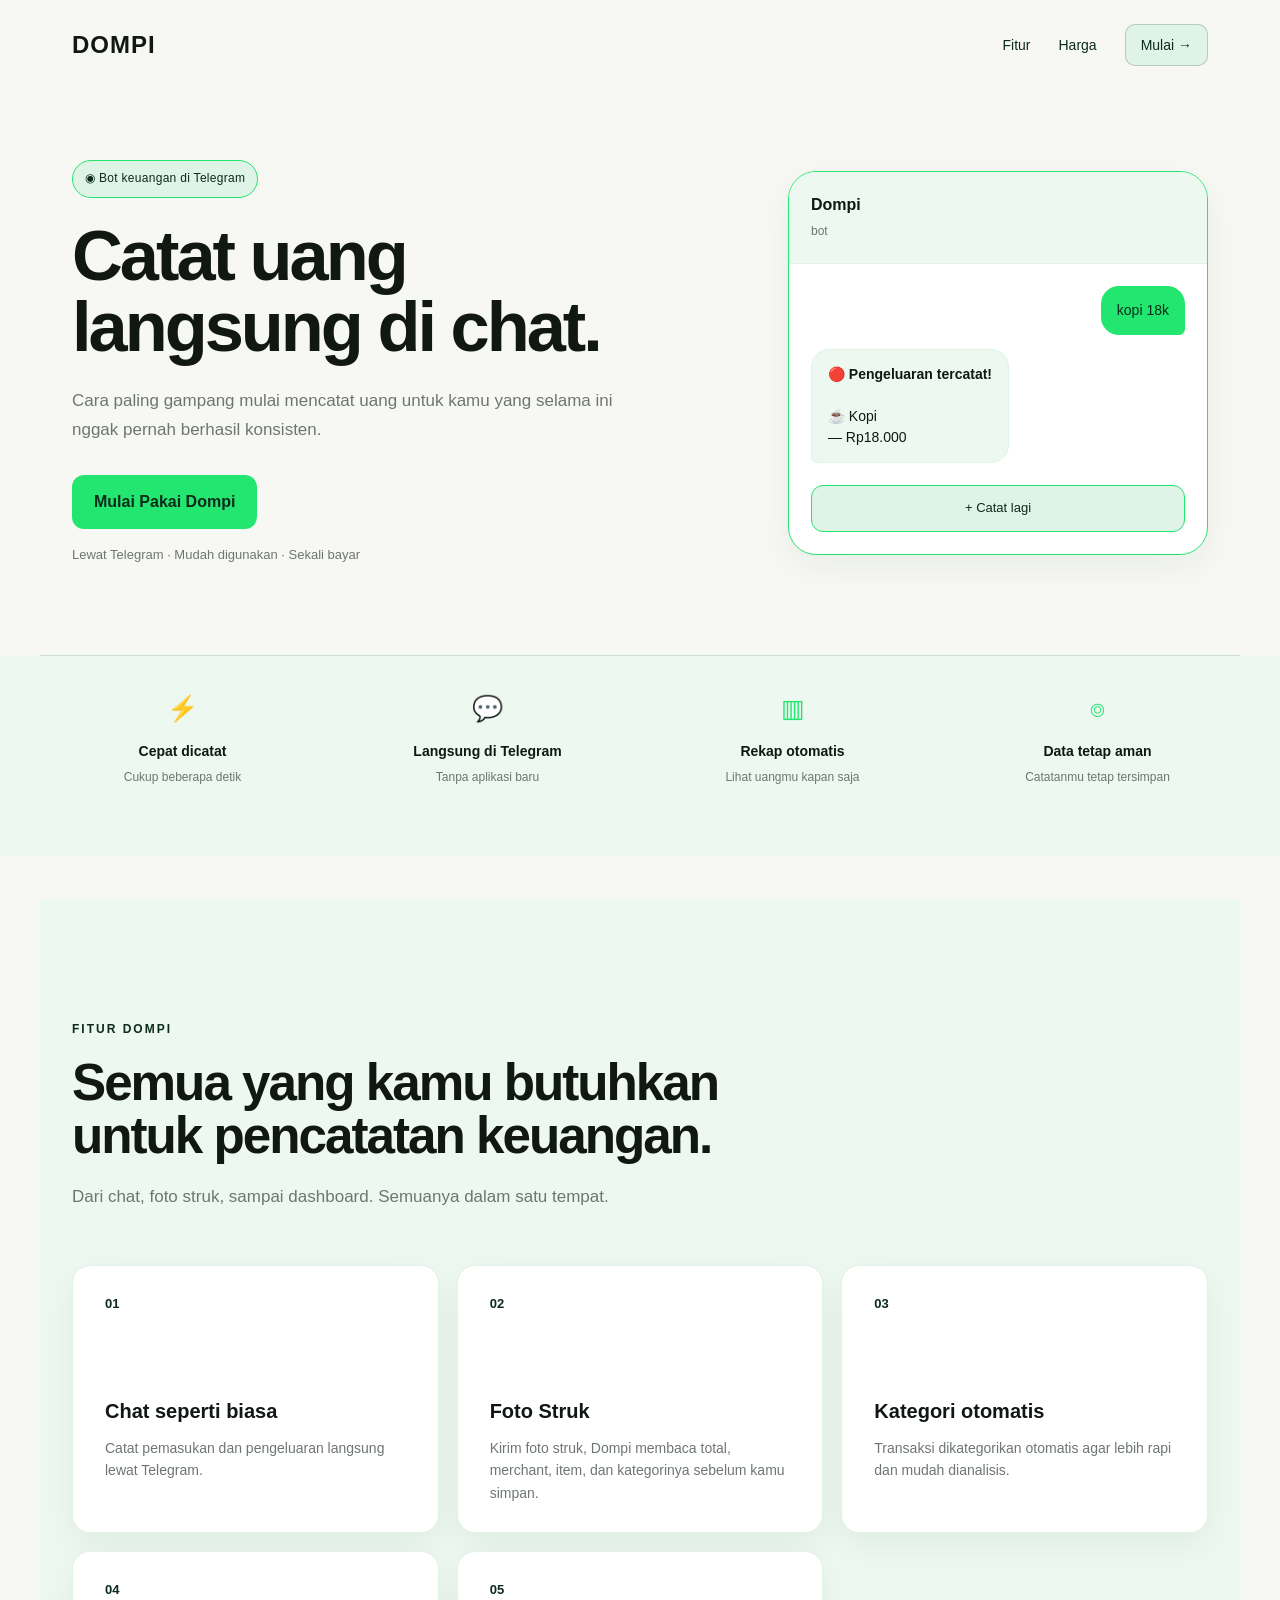
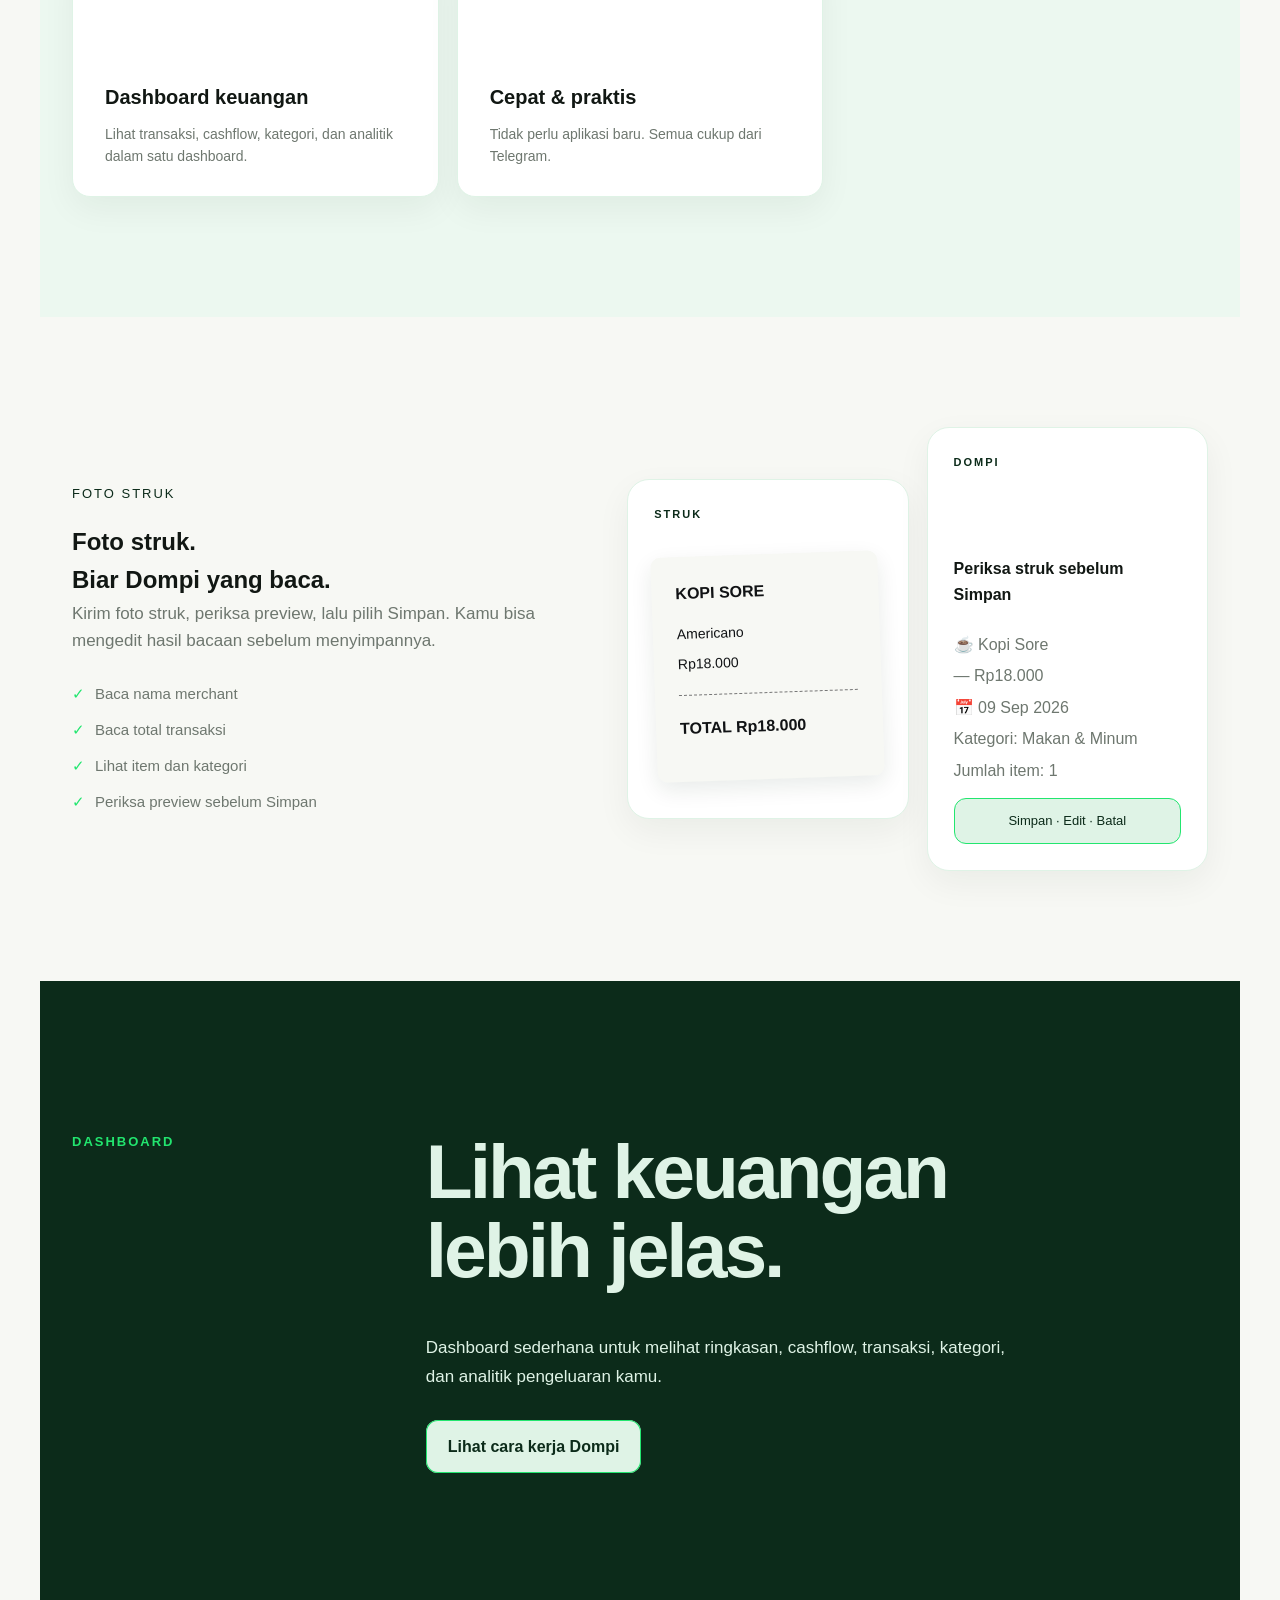
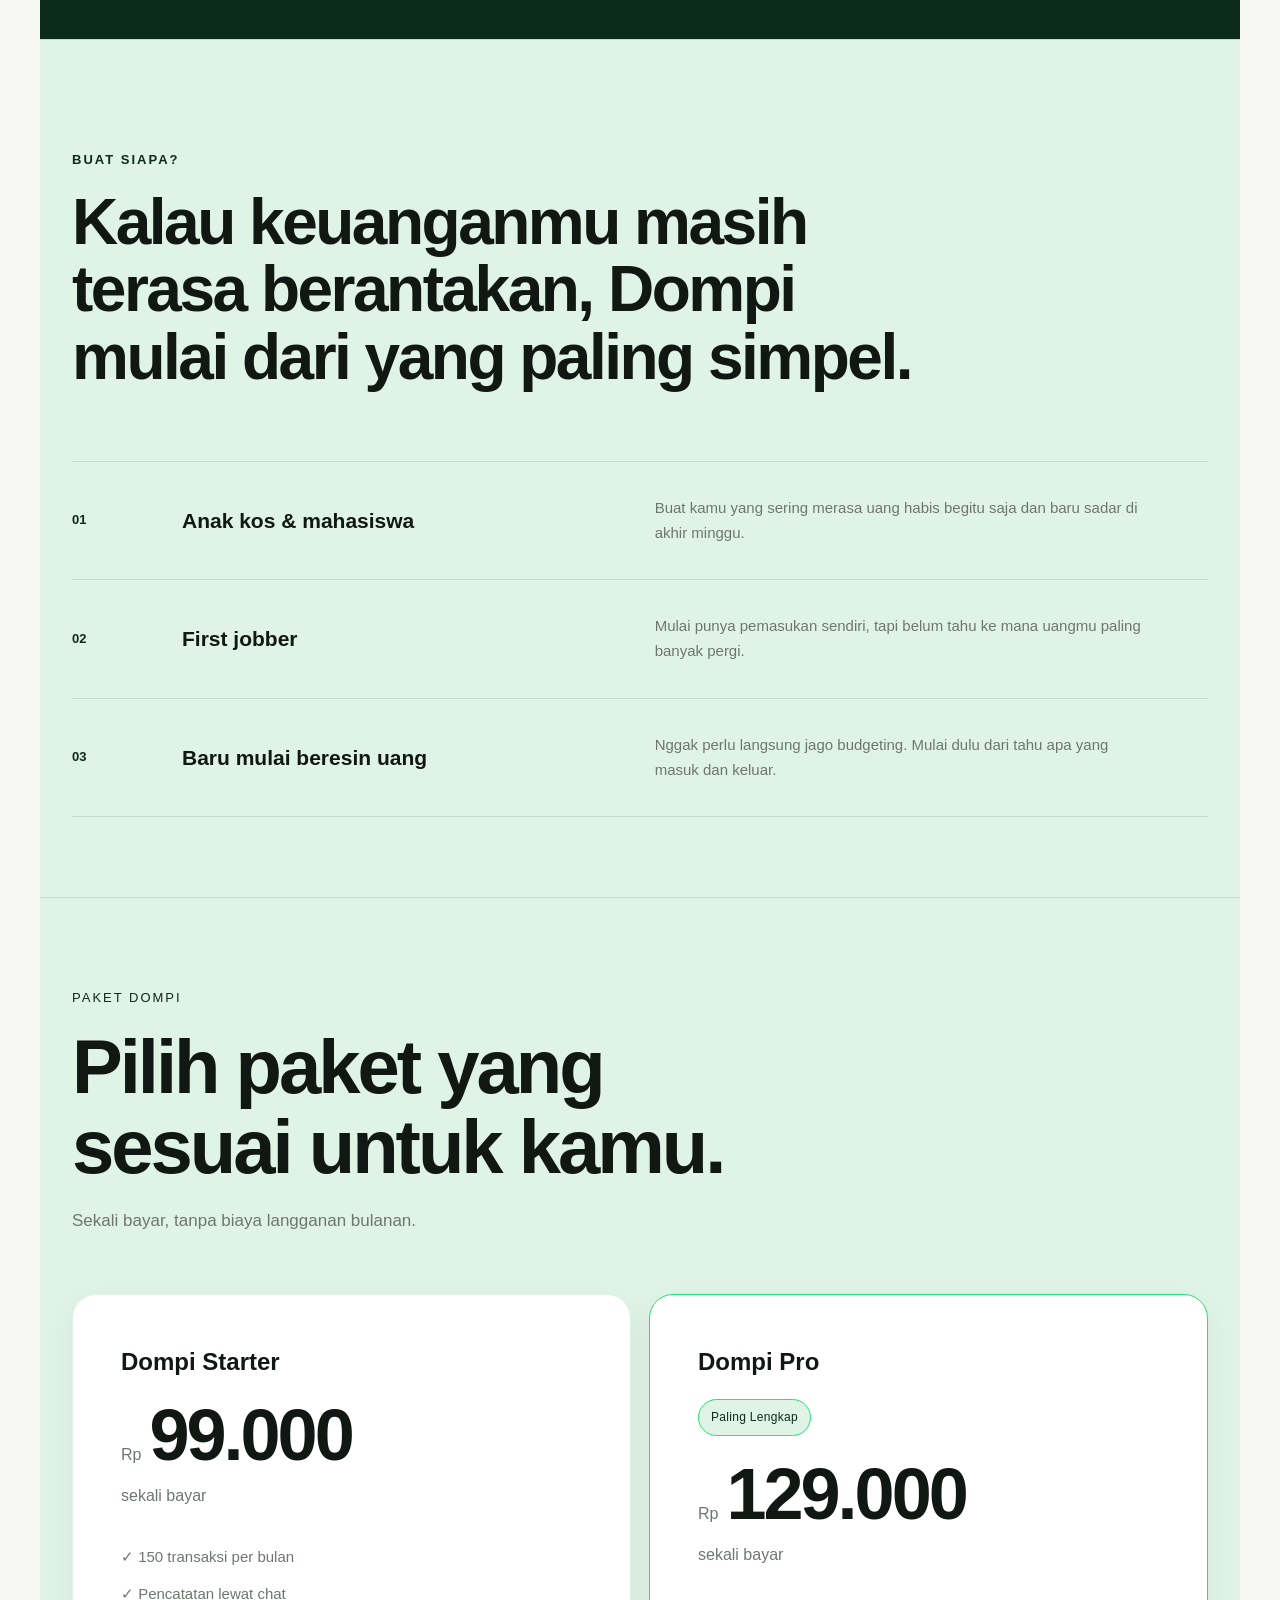
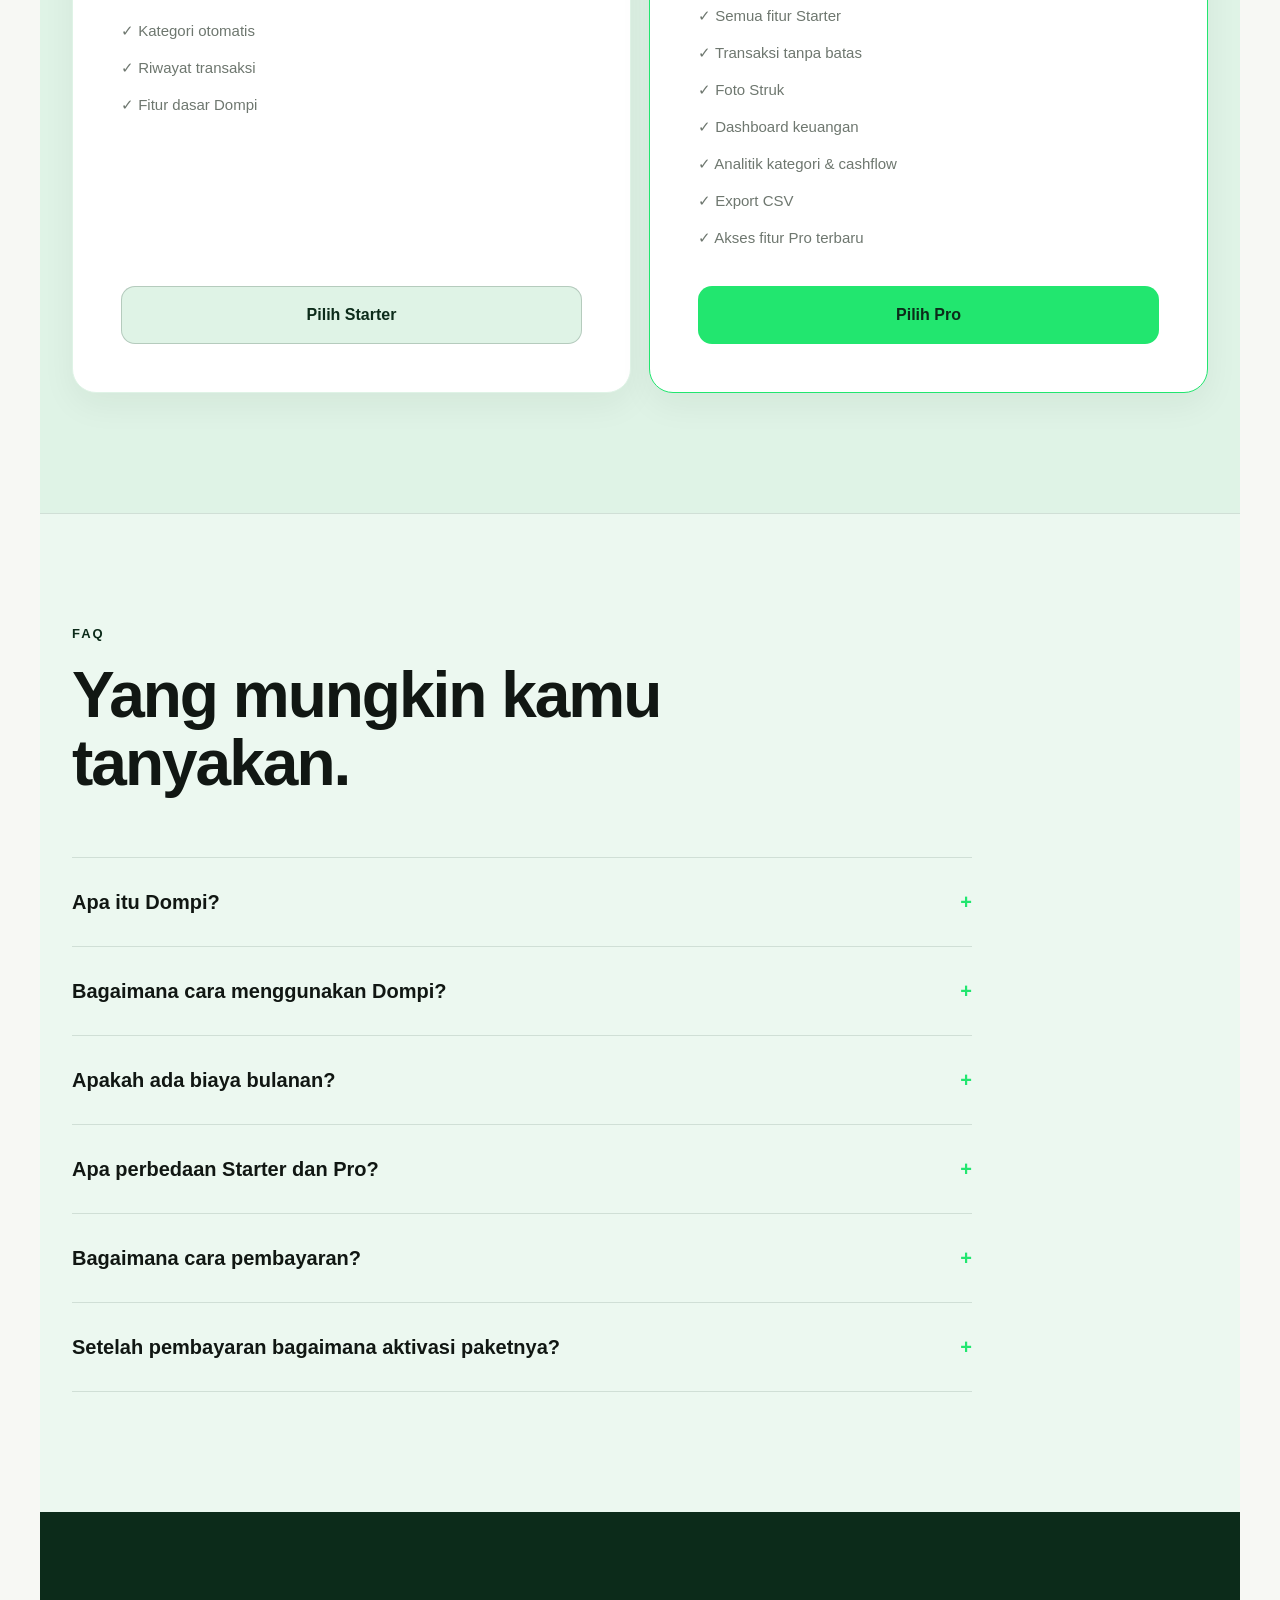
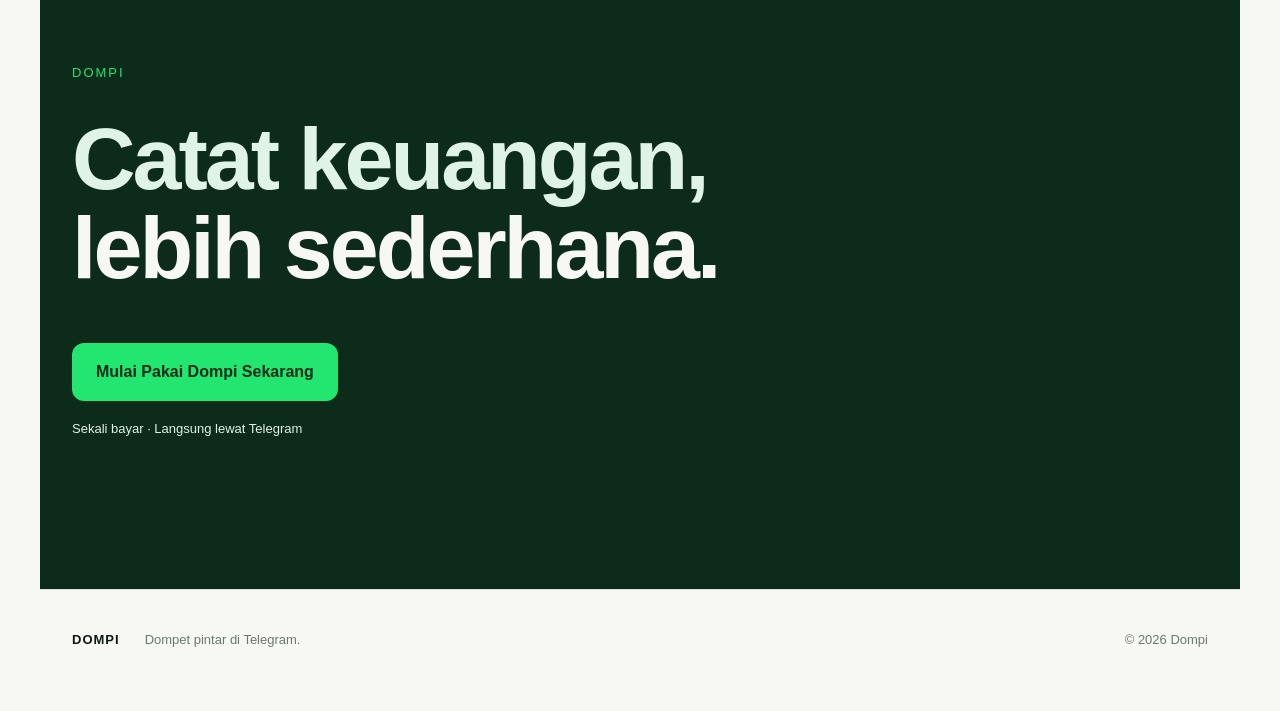
==== light.html @ 79a64692 "feat(landing): launch light theme and updated Dompi product copy" ====
<!DOCTYPE html>
<html lang="id">
<head>

    <!-- Google tag (gtag.js) -->
    <script async src="https://www.googletagmanager.com/gtag/js?id=G-5GHZ3VYMKT"></script>
    <script>
      window.dataLayer = window.dataLayer || [];

      function gtag() {
        dataLayer.push(arguments);
      }

      gtag('js', new Date());
      gtag('config', 'G-5GHZ3VYMKT');
    </script>

    <meta charset="UTF-8">
    <meta name="viewport" content="width=device-width, initial-scale=1.0">

    <title>Dompi — Catat Uang Tanpa Ribet</title>
    <link rel="stylesheet" href="style.css">
    <link rel="stylesheet" href="light.css">
</head>

<body>

    <nav>
        <h2>DOMPI</h2>

        <div>
            <a href="#cara-kerja">Fitur</a>
            <a href="#harga">Harga</a>
            <a href="https://t.me/catetexpbot" target="_blank">Mulai →</a>
        </div>
    </nav>

<main>
    <section class="hero">

        <div class="hero-copy">

            <div class="hero-badge">
                ◉ Bot keuangan di Telegram
            </div>

            <h1>
                Catat uang<br>
                langsung di chat.
            </h1>

            <p class="hero-description">
                Cara paling gampang mulai mencatat uang untuk kamu yang selama ini nggak pernah berhasil konsisten.
            </p>

            <a href="https://t.me/catetexpbot"
               target="_blank"
               class="hero-button">
                Mulai Pakai Dompi
            </a>

            <p class="hero-note">
                Lewat Telegram · Mudah digunakan · Sekali bayar
            </p>

        </div>

        <div class="chat-card">
            <div class="chat-header">
                <div>
                    <strong>Dompi</strong>
                    <span>bot</span>
                </div>
            </div>

            <div class="chat-body">
                <div class="message user-message">
                    kopi 18k
                </div>

                <div class="message bot-message">
                    <strong>🔴 Pengeluaran tercatat!</strong>
                    <br><br>
                    ☕ Kopi
                    <br>
                    — Rp18.000
                </div>

                <div class="chat-action">
                    + Catat lagi
                </div>
            </div>
        </div>

    </section>
<section class="quick-benefits">
    <div class="quick-benefits-inner">

        <div class="quick-benefit">
            <span class="benefit-icon">⚡</span>
            <strong>Cepat dicatat</strong>
            <p>Cukup beberapa detik</p>
        </div>

        <div class="quick-benefit">
            <span class="benefit-icon">💬</span>
            <strong>Langsung di Telegram</strong>
            <p>Tanpa aplikasi baru</p>
        </div>

        <div class="quick-benefit">
            <span class="benefit-icon">▥</span>
            <strong>Rekap otomatis</strong>
            <p>Lihat uangmu kapan saja</p>
        </div>

        <div class="quick-benefit">
            <span class="benefit-icon">⌾</span>
            <strong>Data tetap aman</strong>
            <p>Catatanmu tetap tersimpan</p>
        </div>

    </div>
</section>
</main>
<section class="how-it-works" id="cara-kerja">
    <div class="section-heading">
        <p>FITUR DOMPI</p>
        <h2>Semua yang kamu butuhkan untuk pencatatan keuangan.</h2>
        <p class="section-description">Dari chat, foto struk, sampai dashboard. Semuanya dalam satu tempat.</p>
    </div>
    <div class="steps">
        <div class="step">
            <span>01</span>
            <h3>Chat seperti biasa</h3>
            <p>Catat pemasukan dan pengeluaran langsung lewat Telegram.</p>
        </div>
        <div class="step">
            <span>02</span>
            <h3>Foto Struk</h3>
            <p>Kirim foto struk, Dompi membaca total, merchant, item, dan kategorinya sebelum kamu simpan.</p>
        </div>
        <div class="step">
            <span>03</span>
            <h3>Kategori otomatis</h3>
            <p>Transaksi dikategorikan otomatis agar lebih rapi dan mudah dianalisis.</p>
        </div>
        <div class="step">
            <span>04</span>
            <h3>Dashboard keuangan</h3>
            <p>Lihat transaksi, cashflow, kategori, dan analitik dalam satu dashboard.</p>
        </div>
        <div class="step">
            <span>05</span>
            <h3>Cepat &amp; praktis</h3>
            <p>Tidak perlu aplikasi baru. Semua cukup dari Telegram.</p>
        </div>
    </div>
</section>
<section class="receipt-section">

    <div class="receipt-copy">
        <p>FOTO STRUK</p>

        <h2>
            Foto struk.<br>
            Biar Dompi yang baca.
        </h2>

        <p>
            Kirim foto struk, periksa preview, lalu pilih Simpan. Kamu bisa mengedit hasil bacaan sebelum menyimpannya.
        </p>

        <ul>
            <li>Baca nama merchant</li>
            <li>Baca total transaksi</li>
            <li>Lihat item dan kategori</li>
            <li>Periksa preview sebelum Simpan</li>
        </ul>
    </div>

    <div class="receipt-demo">

        <div class="receipt-photo">
            <span>STRUK</span>

            <div class="fake-receipt">
                <strong>KOPI SORE</strong>
                <p>Americano</p>
                <p>Rp18.000</p>
                <hr>
                <strong>TOTAL Rp18.000</strong>
            </div>
        </div>

        <div class="receipt-result">
            <span>DOMPI</span>

            <strong>Periksa struk sebelum Simpan</strong>

            <p>☕ Kopi Sore</p>
            <p>— Rp18.000</p>
            <p>📅 09 Sep 2026</p>
            <p>Kategori: Makan &amp; Minum</p>
            <p>Jumlah item: 1</p>
            <div class="chat-action">Simpan · Edit · Batal</div>
        </div>

    </div>

</section>
<section class="benefit-section" id="dashboard">
    <div class="benefit-label"><p>DASHBOARD</p></div>
    <div class="benefit-content">
        <h2>Lihat keuangan<br>lebih jelas.</h2>
        <p class="benefit-description">Dashboard sederhana untuk melihat ringkasan, cashflow, transaksi, kategori, dan analitik pengeluaran kamu.</p>
        <a href="#cara-kerja" class="hero-button dashboard-button">Lihat cara kerja Dompi</a>
    </div>
</section>
<section class="audience-section">

    <div class="audience-heading">
        <p>BUAT SIAPA?</p>
        <h2>Kalau keuanganmu masih terasa berantakan, Dompi mulai dari yang paling simpel.</h2>
    </div>

    <div class="audience-grid">

        <div class="audience-card">
            <span>01</span>
            <h3>Anak kos & mahasiswa</h3>
            <p>
                Buat kamu yang sering merasa uang habis begitu saja
                dan baru sadar di akhir minggu.
            </p>
        </div>

        <div class="audience-card">
            <span>02</span>
            <h3>First jobber</h3>
            <p>
                Mulai punya pemasukan sendiri, tapi belum tahu
                ke mana uangmu paling banyak pergi.
            </p>
        </div>

        <div class="audience-card">
            <span>03</span>
            <h3>Baru mulai beresin uang</h3>
            <p>
                Nggak perlu langsung jago budgeting.
                Mulai dulu dari tahu apa yang masuk dan keluar.
            </p>
        </div>

    </div>

</section>
<section class="pricing-section" id="harga">
    <div class="pricing-heading">
        <p>PAKET DOMPI</p>
        <h2>Pilih paket yang sesuai untuk kamu.</h2>
        <p>Sekali bayar, tanpa biaya langganan bulanan.</p>
    </div>
    <div class="pricing-grid">
        <div class="pricing-card">
            <h3>Dompi Starter</h3>

            <div class="price"><span>Rp</span><strong>99.000</strong></div>
            <p class="plan-period">sekali bayar</p>
            <div class="pricing-features">
                <p>✓ 150 transaksi per bulan</p>
                <p>✓ Pencatatan lewat chat</p>
                <p>✓ Kategori otomatis</p>
                <p>✓ Riwayat transaksi</p>
                <p>✓ Fitur dasar Dompi</p>
            </div>
            <a href="https://t.me/catetexpbot" target="_blank" class="buy-button">Pilih Starter</a>
        </div>
        <div class="pricing-card">
            <h3>Dompi Pro</h3>
            <p class="hero-badge">Paling Lengkap</p>
            <div class="price"><span>Rp</span><strong>129.000</strong></div>
            <p class="plan-period">sekali bayar</p>
            <div class="pricing-features">
                <p>✓ Semua fitur Starter</p>
                <p>✓ Transaksi tanpa batas</p>
                <p>✓ Foto Struk</p>
                <p>✓ Dashboard keuangan</p>
                <p>✓ Analitik kategori &amp; cashflow</p>
                <p>✓ Export CSV</p>
                <p>✓ Akses fitur Pro terbaru</p>
            </div>
            <a href="https://t.me/catetexpbot" target="_blank" class="buy-button">Pilih Pro</a>
        </div>
    </div>
</section>

<section class="faq-section">

    <div class="faq-heading">
        <p>FAQ</p>
        <h2>Yang mungkin kamu tanyakan.</h2>
    </div>

    <div class="faq-list">
        <details>
            <summary>Apa itu Dompi?</summary>
            <p>Dompi adalah bot Telegram untuk mencatat pemasukan dan pengeluaran dengan cepat lewat chat.</p>
        </details>
        <details>
            <summary>Bagaimana cara menggunakan Dompi?</summary>
            <p>Kirim transaksi seperti <code>kopi 18k</code> atau <code>+ gaji 4jt</code>. Untuk paket Pro, kamu juga bisa mengirim foto struk.</p>
        </details>
        <details>
            <summary>Apakah ada biaya bulanan?</summary>
            <p>Tidak. Starter dan Pro adalah paket sekali bayar.</p>
        </details>
        <details>
            <summary>Apa perbedaan Starter dan Pro?</summary>
            <p>Starter untuk pencatatan dasar dengan limit bulanan. Pro membuka transaksi tanpa batas, Foto Struk, dashboard/analitik lengkap, dan export CSV.</p>
        </details>
        <details>
            <summary>Bagaimana cara pembayaran?</summary>
            <p>Buka Dompi lewat Telegram, pilih paket, lalu ikuti instruksi pembayaran yang tersedia di halaman checkout.</p>
        </details>
        <details>
            <summary>Setelah pembayaran bagaimana aktivasi paketnya?</summary>
            <p>Paket aktif setelah pembayaran terkonfirmasi. Cek status paket di Dompi. Jika pembayaran sudah selesai tetapi paket belum aktif, hubungi <a href="https://t.me/pakedompi" target="_blank">bantuan Dompi</a> dengan nomor pesanan.</p>
        </details>
    </div>

</section>
<section class="final-cta">

    <p>DOMPI</p>

    <h2>
        Catat keuangan,
    </h2>

    <h3>
        lebih sederhana.
    </h3>

    <a href="https://t.me/catetexpbot" target="_blank">
        Mulai Pakai Dompi Sekarang
    </a>

    <span>Sekali bayar · Langsung lewat Telegram</span>

</section>

<footer>
    <strong>DOMPI</strong>
    <p>Dompet pintar di Telegram.</p>
    <span>© 2026 Dompi</span>
</footer>
</body>
</html>
---- style.css ----
* {
    margin: 0;
    padding: 0;
    box-sizing: border-box;
}

html {
    scroll-behavior: smooth;
}

body {
    font-family: Arial, sans-serif;
    background: #07100c;
    color: #f5f5f2;
    line-height: 1.6;
}

/* NAVBAR */

nav {
    width: 100%;
    max-width: 1200px;
    margin: 0 auto;
    padding: 24px 32px;

    display: flex;
    justify-content: space-between;
    align-items: center;
}

nav h2 {
    font-size: 24px;
    letter-spacing: 1px;
}

nav div {
    display: flex;
    gap: 28px;
    align-items: center;
}

nav a {
    color: #c7c7c1;
    text-decoration: none;
    font-size: 14px;
}

nav a:last-child {
    color: #111315;
    background: #2df77b;
    padding: 10px 16px;
    border-radius: 10px;
}

/* HERO */

main {
    min-height: calc(100vh - 90px);
    display: block;
}
.hero {
    width: 100%;
    max-width: 1200px;
    margin: 0 auto;
    padding: 70px 32px 90px;

    display: grid;
    grid-template-columns: 1fr 0.9fr;
    gap: 70px;
    align-items: center;
}
.hero-copy h1 {
    font-size: clamp(48px, 5.5vw, 78px);
    line-height: 1.02;
    letter-spacing: -3px;
    margin-bottom: 24px;
}
.hero-badge {
    display: inline-block;
    margin-bottom: 22px;
    padding: 8px 12px;

    border: 1px solid rgba(45, 247, 123, 0.35);
    border-radius: 999px;

    color: #2df77b;
    background: rgba(45, 247, 123, 0.08);

    font-size: 12px;
    letter-spacing: 0.3px;
}

.hero-description {
    color: #9aa59f;
    max-width: 560px;
    font-size: 17px;
    line-height: 1.7;
    margin-bottom: 30px;
}

.hero-button {
    display: inline-block;

    background: #2df77b;
    color: #07100c;

    text-decoration: none;
    padding: 14px 22px;

    border-radius: 12px;
    font-weight: 700;

    margin-bottom: 16px;

    box-shadow: 0 0 30px rgba(45, 247, 123, 0.14);
}

.hero-note {
    color: #6f7c75;
    font-size: 13px;
}

/* CHAT MOCKUP */

.chat-card {
    width: 100%;
    max-width: 420px;
    margin-left: auto;

    background: linear-gradient(
        180deg,
        rgba(16, 30, 22, 0.96),
        rgba(10, 18, 14, 0.98)
    );

    border: 1px solid rgba(45, 247, 123, 0.18);
    border-radius: 28px;
    overflow: hidden;

    box-shadow:
        0 30px 80px rgba(0, 0, 0, 0.45),
        0 0 50px rgba(45, 247, 123, 0.08);
}

.chat-header {
    padding: 20px 22px;
    border-bottom: 1px solid rgba(45, 247, 123, 0.12);
}

.chat-header strong {
    display: block;
}

.chat-header span {
    color: #747a76;
    font-size: 12px;
}

.chat-body {
    padding: 22px;
    display: flex;
    flex-direction: column;
    gap: 14px;
}

.message {
    padding: 14px 16px;
    border-radius: 18px;
    font-size: 14px;
    line-height: 1.5;
}

.user-message {
    align-self: flex-end;
    background: #2df77b;
    color: #07100c;
    border-bottom-right-radius: 6px;
}

.bot-message {
    align-self: flex-start;
    background: #13251a;
    color: #f5f7f5;
    border: 1px solid rgba(45, 247, 123, 0.12);
    border-bottom-left-radius: 6px;
}

.chat-action {
    margin-top: 8px;
    text-align: center;
    padding: 12px;

    border: 1px solid rgba(45, 247, 123, 0.22);
    border-radius: 12px;

    color: #2df77b;
    background: rgba(45, 247, 123, 0.05);

    font-size: 13px;
}

/* CARA KERJA */

.how-it-works {
    max-width: 1200px;
    margin: 0 auto;
    padding: 120px 32px;
}

.section-heading {
    max-width: 700px;
    margin-bottom: 60px;
}

.section-heading > p {
    color: #8c928c;
    font-size: 13px;
    letter-spacing: 2px;
    margin-bottom: 18px;
}

.section-heading h2 {
    font-size: clamp(38px, 5vw, 64px);
    line-height: 1.05;
    letter-spacing: -2px;
}

.steps {
    display: grid;
    grid-template-columns: repeat(3, 1fr);
    gap: 18px;
}

.step span {
    color: #737872;
    font-size: 12px;
}

.step h3 {
    margin-top: 80px;
    margin-bottom: 10px;
    font-size: 21px;
}

.step p {
    color: #91938f;
    font-size: 15px;
}

/* MOBILE */
/* FOTO STRUK */

.receipt-copy > p:first-child {
    color: #2df77b;
    font-size: 13px;
    letter-spacing: 2px;
    margin-bottom: 18px;
}

.receipt-copy h2 + p {
    color: #7f8b84;
    font-size: 17px;
    max-width: 520px;
    margin-bottom: 28px;
}

.receipt-copy ul {
    list-style: none;
    display: grid;
    gap: 12px;
}

.receipt-copy li {
    color: #9aa59f;
    font-size: 15px;
}

.receipt-copy li::before {
    content: "✓";
    margin-right: 10px;
    color: #2df77b;
}

.receipt-demo {
    display: grid;
    grid-template-columns: 1fr 1fr;
    gap: 18px;
    align-items: center;
}

.receipt-photo,
.receipt-result {
    min-height: 340px;
    padding: 26px;
    border-radius: 22px;

    border: 1px solid rgba(45, 247, 123, 0.18);
    background: rgba(45, 247, 123, 0.035);

    box-shadow:
        0 20px 60px rgba(0, 0, 0, 0.25),
        0 0 40px rgba(45, 247, 123, 0.04);
}

.receipt-photo > span,
.receipt-result > span {
    display: block;
    color: #2df77b;
    font-size: 11px;
    font-weight: 700;
    letter-spacing: 2px;
    margin-bottom: 30px;
}

.fake-receipt {
    background: #e7e3d7;
    color: #111315;
    padding: 24px;
    border-radius: 10px;
    transform: rotate(-2deg);

    box-shadow: 0 18px 40px rgba(0, 0, 0, 0.18);
}

.fake-receipt strong {
    display: block;
    margin-bottom: 16px;
}

.fake-receipt p {
    margin-bottom: 8px;
    font-size: 14px;
}

.fake-receipt hr {
    border: 0;
    border-top: 1px dashed #777;
    margin: 20px 0;
}

.receipt-result {
    display: flex;
    flex-direction: column;
}

.receipt-result strong {
    margin-top: 55px;
    margin-bottom: 24px;
}

.receipt-result p {
    color: #b7bab5;
    margin-bottom: 6px;
}
/* BENEFIT */

.benefit-section {
    max-width: 1200px;
    margin: 0 auto;
    padding: 150px 32px;

    display: grid;
    grid-template-columns: 0.35fr 1fr;
    gap: 80px;

    border-top: 1px solid rgba(45, 247, 123, 0.14);
}

.benefit-label p {
    color: #2df77b;
    font-size: 13px;
    font-weight: 700;
    letter-spacing: 2px;
}

.benefit-content h2 {
    color: #747c76;
    font-size: clamp(46px, 6vw, 82px);
    line-height: 1.02;
    letter-spacing: -3px;
    font-weight: 600;
}

.benefit-big {
    color: #f5f5f2;
    font-size: clamp(46px, 6vw, 82px);
    line-height: 1.02;
    letter-spacing: -3px;
    font-weight: 700;
    margin-top: 12px;
}

.benefit-description {
    max-width: 580px;
    margin-top: 45px;

    color: #969994;
    font-size: 17px;
    line-height: 1.7;
}
/* PRICING */

.pricing-section {
    max-width: 1200px;
    margin: 0 auto;
    padding: 90px 32px 120px;
    border-top: 1px solid rgba(45, 247, 123, 0.14);
}

.pricing-heading {
    max-width: 700px;
    margin-bottom: 60px;
}

.pricing-heading > p:first-child {
    color: #2df77b;
    font-size: 13px;
    letter-spacing: 2px;
    margin-bottom: 18px;
}

.pricing-heading h2 {
    font-size: clamp(46px, 6vw, 76px);
    line-height: 1.05;
    letter-spacing: -3px;
    margin-bottom: 20px;
}

.pricing-heading h2 + p {
    color: #969994;
    font-size: 17px;
}

.pricing-card {
    max-width: 650px;
    padding: 48px;

    background: rgba(45, 247, 123, 0.035);
    border: 1px solid rgba(45, 247, 123, 0.18);
    border-radius: 24px;

    box-shadow:
        0 24px 70px rgba(0, 0, 0, 0.28),
        0 0 40px rgba(45, 247, 123, 0.04);
}

.price {
    display: flex;
    align-items: baseline;
    gap: 8px;
    margin-bottom: 36px;
}

.price span {
    color: #969994;
    font-size: 16px;
}

.price strong {
    font-size: clamp(50px, 6vw, 72px);
    line-height: 1;
    letter-spacing: -3px;
}

.pricing-features {
    display: grid;
    gap: 13px;
    margin-bottom: 36px;
}

.pricing-features p {
    color: #b8bbb6;
    font-size: 15px;
}

.buy-button {
    display: block;
    width: 100%;
    text-align: center;

    background: #2df77b;
    color: #07100c;

    text-decoration: none;
    padding: 16px 22px;
    border-radius: 14px;
    font-weight: 700;

    box-shadow: 0 0 30px rgba(45, 247, 123, 0.12);
}

.pricing-card small {
    display: block;
    text-align: center;
    color: #747873;
}
/* FAQ */

.faq-section {
    max-width: 1200px;
    margin: 0 auto;
    padding: 110px 32px 120px;

    border-top: 1px solid rgba(45, 247, 123, 0.14);
}

.faq-heading {
    max-width: 700px;
    margin-bottom: 60px;
}

.faq-heading > p {
    color: #2df77b;
    font-size: 13px;
    font-weight: 700;
    letter-spacing: 2px;
    margin-bottom: 18px;
}

.faq-heading h2 {
    font-size: clamp(42px, 5vw, 68px);
    line-height: 1.05;
    letter-spacing: -2px;
}

.faq-list {
    max-width: 900px;
}

.faq-list details {
    border-top: 1px solid rgba(45, 247, 123, 0.14);
    padding: 28px 0;
}

.faq-list details:last-child {
    border-bottom: 1px solid rgba(45, 247, 123, 0.14);
}

.faq-list summary {
    cursor: pointer;
    font-size: 20px;
    font-weight: 600;
    list-style: none;

    display: block;
}
.faq-list summary::marker {
    display: none;
    content: "";
}

.faq-list summary::-webkit-details-marker {
    display: none;
}

.faq-list summary::after {
    content: "+";
    float: right;
    color: #2df77b;
}

.faq-list details[open] summary::after {
    content: "−";
}

.faq-list details p {
    max-width: 650px;
    margin-top: 18px;
    color: #7f8b84;
    font-size: 15px;
    line-height: 1.7;
}
/* FINAL CTA */

.final-cta {
    max-width: 1200px;
    margin: 0 auto;
    padding: 150px 32px;
    border-top: 1px solid #292c2d;
}

.final-cta > p {
    color: #2df77b;
    font-size: 13px;
    letter-spacing: 2px;
    margin-bottom: 30px;
}

.final-cta h2,
.final-cta h3 {
    font-size: clamp(48px, 7vw, 88px);
    line-height: 1.02;
    letter-spacing: -3px;
}

.final-cta h2 {
    color: #777b76;
}

.final-cta h3 {
    color: #f5f5f2;
    margin-bottom: 50px;
}

.final-cta a {
    display: inline-block;
    background: #2df77b;
    color: #07100c;
    text-decoration: none;
    padding: 16px 24px;
    border-radius: 12px;
    font-weight: 700;
    margin-bottom: 18px;
}

.final-cta span {
    display: block;
    color: #747873;
    font-size: 13px;
}

/* FOOTER */

footer {
    max-width: 1200px;
    margin: 0 auto;
    padding: 40px 32px 60px;
    border-top: 1px solid #292c2d;

    display: flex;
    align-items: center;
    gap: 25px;

    color: #747873;
    font-size: 13px;
}

footer strong {
    color: #f5f5f2;
    letter-spacing: 1px;
}

footer span {
    margin-left: auto;
}
.quick-benefits {
    width: 100%;
    padding: 0 32px 70px;
}

.quick-benefits-inner {
    max-width: 1200px;
    margin: 0 auto;

    display: grid;
    grid-template-columns: repeat(4, 1fr);
    gap: 20px;

    padding-top: 32px;
    border-top: 1px solid rgba(45, 247, 123, 0.12);
}

.quick-benefit {
    text-align: center;
}

.benefit-icon {
    display: block;
    color: #2df77b;
    font-size: 25px;
    margin-bottom: 12px;
}

.quick-benefit strong {
    display: block;
    color: #f1f3ef;
    font-size: 14px;
    margin-bottom: 5px;
}

.quick-benefit p {
    color: #6f7c75;
    font-size: 12px;
    margin: 0;
}
.receipt-section {
    max-width: 1200px;
    margin: 0 auto;
    padding: 110px 32px;

    display: grid;
    grid-template-columns: 0.9fr 1.1fr;
    gap: 80px;
    align-items: center;
}

/* ===== CARA KERJA V2 ===== */

.section-heading {
    text-align: left;
    max-width: 720px;
    margin: 0 0 55px;
}

.section-heading > p {
    color: #2df77b;
    font-size: 12px;
    font-weight: 700;
    letter-spacing: 2px;
    margin-bottom: 16px;
}

.section-heading h2 {
    color: #f1f3ef;
    font-size: clamp(36px, 4vw, 56px);
    line-height: 1.05;
    letter-spacing: -2px;
    margin: 0;
}

.steps {
    display: grid;
    grid-template-columns: repeat(3, 1fr);
    gap: 18px;
}

.step {
    padding: 28px 32px;
    background: rgba(45, 247, 123, 0.035);
    border: 1px solid rgba(45, 247, 123, 0.18);
    border-radius: 18px;
}

.step span {    
    display: block;
    color: #2df77b;
    font-size: 13px;
    font-weight: 700;
    margin-bottom: 24px;
}

.step h3 {
    color: #f1f3ef;
    font-size: 20px;
    margin-bottom: 10px;
}

.step p {
    color: #7f8b84;
    font-size: 14px;
    line-height: 1.6;
    margin: 0;
}
/* ====== AUDIENCE ====== */

.audience-section {
    max-width: 1200px;
    margin: 0 auto;
    padding: 110px 32px 80px;

    border-top: 1px solid rgba(45, 247, 123, 0.14);
}

.audience-heading {
    max-width: 850px;
    margin-bottom: 70px;
}

.audience-heading > p {
    color: #2df77b;
    font-size: 13px;
    font-weight: 700;
    letter-spacing: 2px;
    margin-bottom: 18px;
}

.audience-heading h2 {
    color: #f1f3ef;
    font-size: clamp(40px, 5vw, 64px);
    line-height: 1.05;
    letter-spacing: -2.5px;
    margin: 0;
}

.audience-grid {
    border-top: 1px solid rgba(45, 247, 123, 0.16);
}

.audience-card {
    display: grid;
    grid-template-columns: 80px 0.8fr 1fr;
    align-items: center;
    gap: 30px;

    padding: 34px 0;

    border-bottom: 1px solid rgba(45, 247, 123, 0.16);
}

.audience-card span {
    color: #2df77b;
    font-size: 13px;
    font-weight: 700;
}

.audience-card h3 {
    color: #f1f3ef;
    font-size: 21px;
    margin: 0;
}

.audience-card p {
    color: #7f8b84;
    font-size: 15px;
    line-height: 1.65;
    margin: 0;
    max-width: 500px;
}
@media (max-width: 768px) {

    nav {
        padding: 20px;
    }

    nav div a:not(:last-child) {
        display: none;
    }

    main {
        min-height: auto;
    }

    .hero {
        grid-template-columns: 1fr;
        gap: 45px;
        padding: 40px 20px 70px;
    }

    .hero-copy h1 {
        font-size: 48px;
        letter-spacing: -2px;
    }

    .hero-description {
        font-size: 16px;
    }

    .hero-button {
        width: 100%;
        text-align: center;
    }

    .chat-card {
        max-width: 100%;
        margin: 0 auto;
    }

    .how-it-works {
        padding: 25px 20px 50px;
    }

    .steps {
        grid-template-columns: 1fr;
    }

    .step {
        min-height: auto;
        padding: 28px 24px;
    }

    .step h3 {
        margin-top: 45px;
    }

    .receipt-section {
        grid-template-columns: 1fr;
        gap: 50px;
        padding: 20px 20px 90px;
    }

    .receipt-demo {
        grid-template-columns: 1fr;
    }
    .benefit-section {
        grid-template-columns: 1fr;
        gap: 35px;
        padding: 40px 20px 80px;
    }

    .benefit-content h2,
    .benefit-big {
        font-size: 46px;
        letter-spacing: -2px;
    }

    .benefit-description {
        font-size: 16px;
        margin-top: 32px;
    }
    .pricing-section {
        padding: 40px 20px 50px;
    }

    .pricing-card {
        padding: 28px 22px;
    }

    .price strong {
        font-size: 52px;
    }  
    .faq-section {
        padding: 60px 20px 80px;
    }

    .faq-list summary {
        font-size: 18px;
    } 
    .final-cta {
        padding: 45px 20px 55px;
    }

    .final-cta h2,
    .final-cta h3 {
        font-size: 48px;
        letter-spacing: -2px;
    }

    .final-cta a {
        width: 100%;
        text-align: center;
    }

    footer {
        padding: 35px 20px;
        flex-direction: column;
        align-items: flex-start;
        gap: 8px;
    }

    footer span {
        margin-left: 0;
    }  
    .quick-benefits {
        padding: 0 20px 50px;
    }

    .quick-benefits-inner {
        grid-template-columns: repeat(2, 1fr);
        gap: 30px 16px;
    }

    .quick-benefit strong {
        font-size: 13px;
    }

    .quick-benefit p {
        font-size: 11px;
    }
    .audience-section {
        padding: 60px 20px 90px;
    }

    .audience-card {
        grid-template-columns: 1fr;
        gap: 12px;
        padding: 28px 0;
    }

    .audience-card span {
        margin-bottom: 2px;
    }

    .audience-card h3 {
        font-size: 24px;
        margin: 0;
    }

    .audience-card p {
        max-width: 100%;
        font-size: 16px;
        line-height: 1.6;
        margin: 0;
    }

    .pricing-card small {
        display: block;
        margin-top: 24px;
        text-align: center;
    }
}
/* Content update: reuse existing cards, colors and responsive spacing. */
.section-heading .section-description {
    margin-top: 20px;
    color: #969994;
    font-size: 17px;
    font-weight: 400;
    letter-spacing: 0;
}
.dashboard-button { margin-top: 28px; }
.pricing-grid { display: grid; grid-template-columns: 1fr; gap: 18px; }
.pricing-grid .pricing-card { display: flex; flex-direction: column; width: 100%; }
.pricing-card h3 { font-size: 24px; margin-bottom: 18px; }
.pricing-card .hero-badge { align-self: flex-start; }
.pricing-card .price { margin-bottom: 12px; }
.plan-period { color: #969994; margin-bottom: 36px; }
.pricing-grid .buy-button { margin-top: auto; }
.faq-list a { color: #2df77b; }
@media (min-width: 769px) {
    .pricing-grid { grid-template-columns: repeat(2, minmax(0, 1fr)); }
}
---- light.css ----
/* Reversible light variant: colors only; content and geometry stay unchanged. */
:root {
    --dompi-paper: #F7F8F4;
    --dompi-mint: #ECF8F0;
    --dompi-mint-strong: #DFF3E6;
    --dompi-green: #22E66F;
    --dompi-deep: #0C2B1A;
    --dompi-ink: #111713;
    --dompi-muted: #6E776F;
}
body { background: var(--dompi-paper); color: var(--dompi-ink); }
nav a { color: var(--dompi-deep); }
.hero-description, .hero-note, .chat-header span,
.quick-benefit p, .step p, .receipt-copy h2 + p,
.receipt-copy li, .receipt-result p, .audience-card p,
.pricing-heading h2 + p, .price span, .plan-period,
.pricing-features p, .pricing-card small, .faq-list details p,
footer { color: var(--dompi-muted); }
.quick-benefit strong, .section-heading h2, .step h3,
.audience-heading h2, .audience-card h3, footer strong { color: var(--dompi-ink); }
/* Alternate existing sections without adding wrappers or changing spacing. */
.quick-benefits, .how-it-works { background: var(--dompi-mint); }
.audience-section, .pricing-section { background: var(--dompi-mint-strong); }
.receipt-section, .faq-section { background: var(--dompi-paper); }
.hero-badge {
    color: var(--dompi-deep);
    background: var(--dompi-mint-strong);
    border-color: var(--dompi-green);
}
.benefit-icon { color: var(--dompi-green); }
.section-heading > p, .receipt-copy > p:first-child,
.step span, .audience-heading > p, .audience-card span,
.pricing-heading > p:first-child, .faq-heading > p,
.faq-list a { color: var(--dompi-deep); }
.receipt-copy li::before, .faq-list summary::after { color: var(--dompi-green); }
.section-heading .section-description { color: var(--dompi-muted); }
.chat-card, .step, .receipt-photo, .receipt-result, .pricing-card {
    background: #fff;
    border-color: var(--dompi-mint-strong);
    box-shadow: 0 12px 34px rgba(12, 43, 26, 0.055);
}
.chat-card, .pricing-card:last-child { border-color: var(--dompi-green); }
.chat-header { background: var(--dompi-mint); border-color: var(--dompi-mint-strong); }
.bot-message { background: var(--dompi-mint); color: var(--dompi-ink); border-color: var(--dompi-mint-strong); }
.chat-action { background: var(--dompi-mint-strong); color: var(--dompi-deep); border-color: var(--dompi-green); }
.receipt-photo > span, .receipt-result > span { color: var(--dompi-deep); }
.fake-receipt { background: var(--dompi-paper); box-shadow: 0 8px 22px rgba(12, 43, 26, 0.09); }
nav a:last-child, .hero-button, .buy-button, .final-cta a, .user-message {
    background: var(--dompi-green);
    color: var(--dompi-deep);
    box-shadow: none;
}
.quick-benefits-inner, .audience-section, .audience-grid, .audience-card,
.pricing-section, .faq-section, .faq-list details,
.faq-list details:last-child, footer { border-color: rgba(12, 43, 26, 0.12); }
.benefit-section, .final-cta { background: var(--dompi-deep); border-color: var(--dompi-deep); }
.benefit-label p, .final-cta > p { color: var(--dompi-green); }
.benefit-content h2, .final-cta h2 { color: var(--dompi-mint-strong); }
.benefit-description, .final-cta span { color: var(--dompi-mint-strong); }
.final-cta h3 { color: var(--dompi-paper); }
a:focus-visible, summary:focus-visible { outline: 2px solid var(--dompi-green); outline-offset: 4px; }

/* Final public theme: soft secondary actions and a mint FAQ section. */
.faq-section { background: var(--dompi-mint); }
nav a:last-child, .pricing-card:first-child .buy-button {
    background: var(--dompi-mint-strong);
    color: var(--dompi-deep);
    box-shadow: inset 0 0 0 1px rgba(12, 43, 26, 0.2);
}
.dashboard-button {
    background: var(--dompi-mint-strong);
    color: var(--dompi-deep);
    box-shadow: inset 0 0 0 1px var(--dompi-green);
}
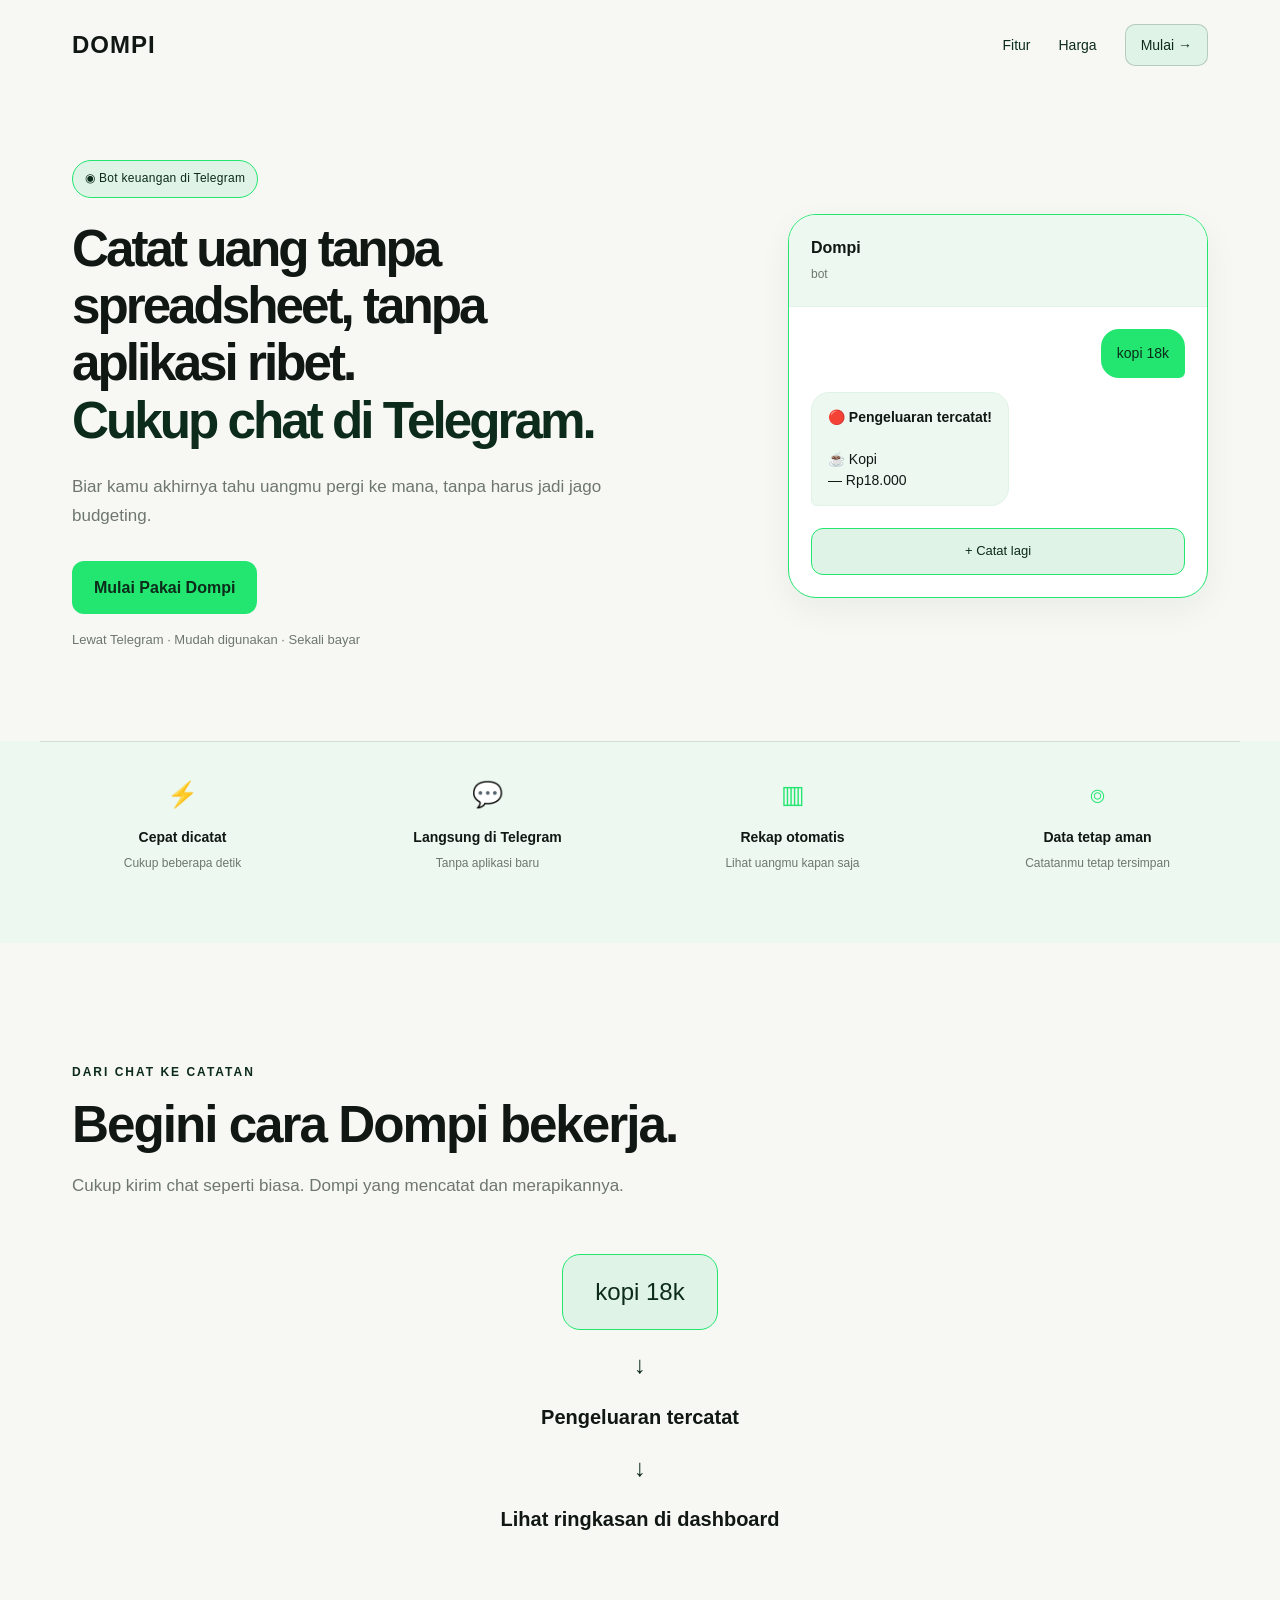
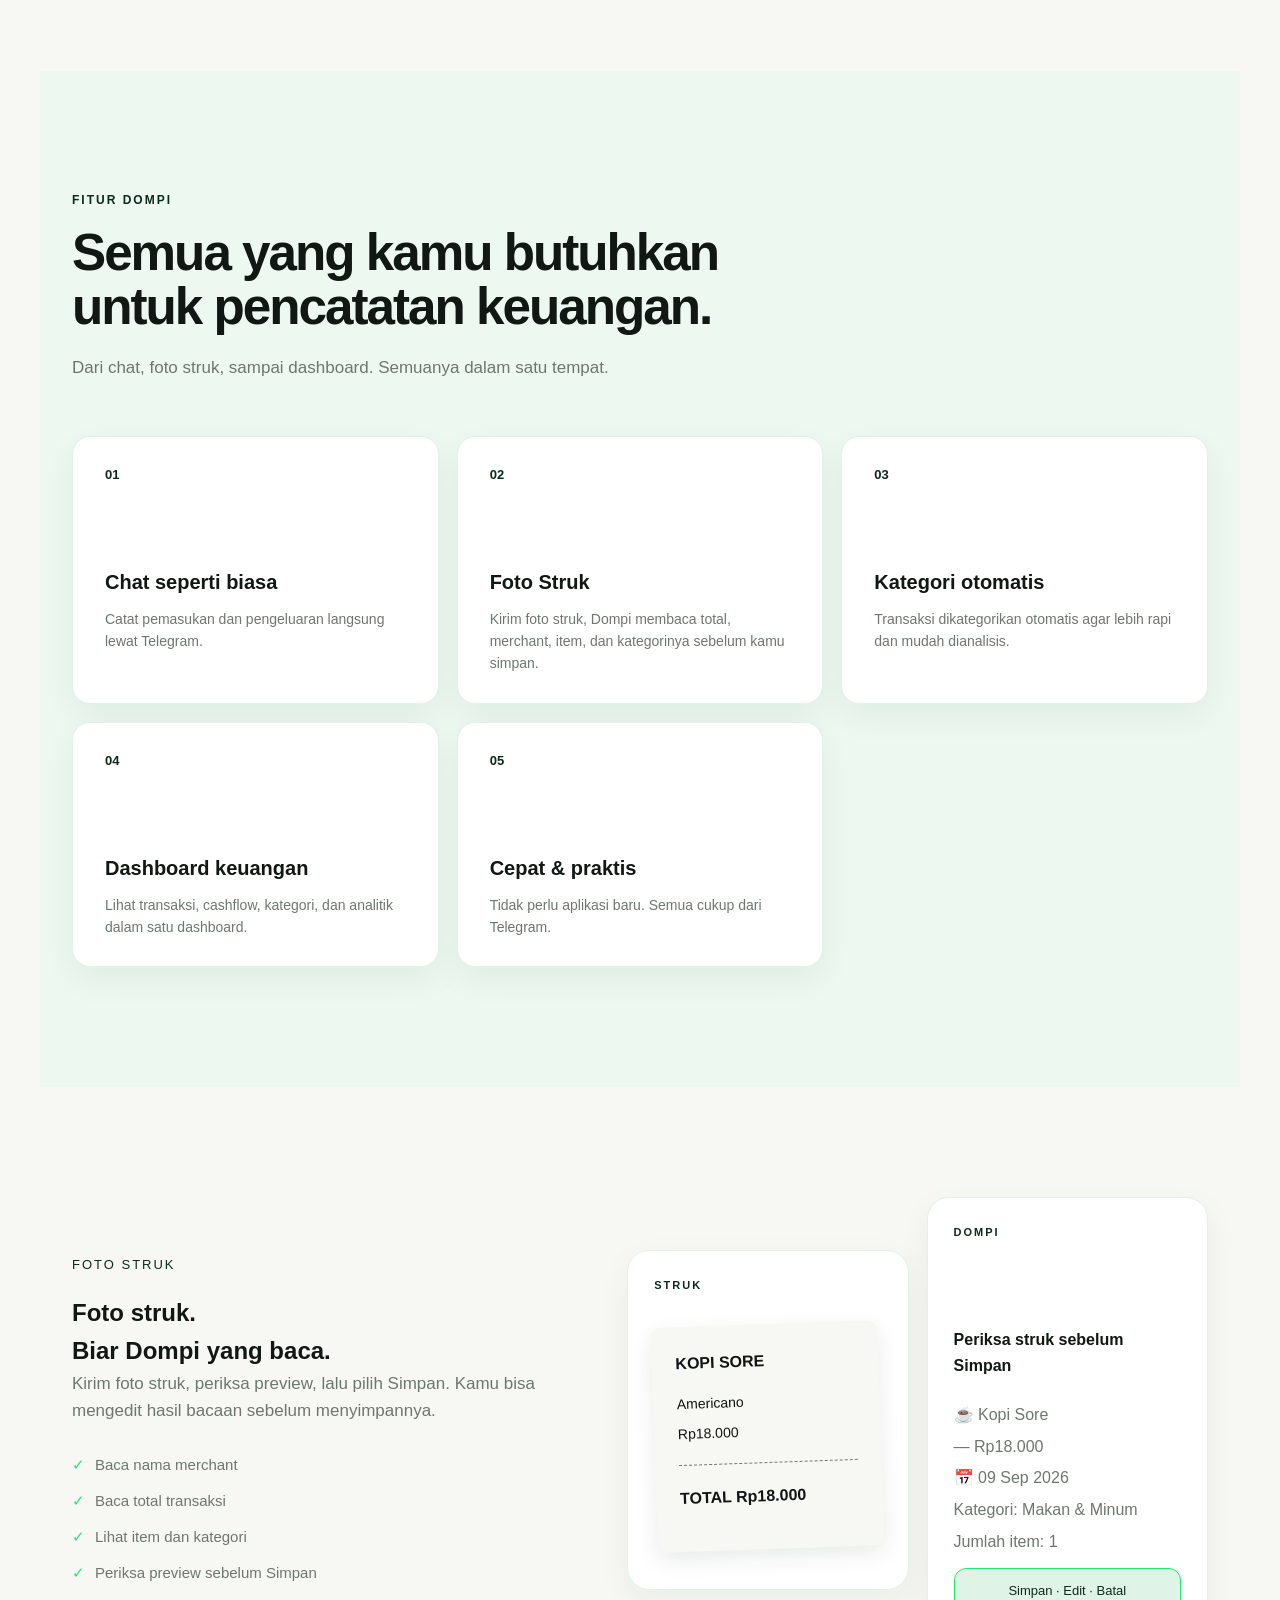
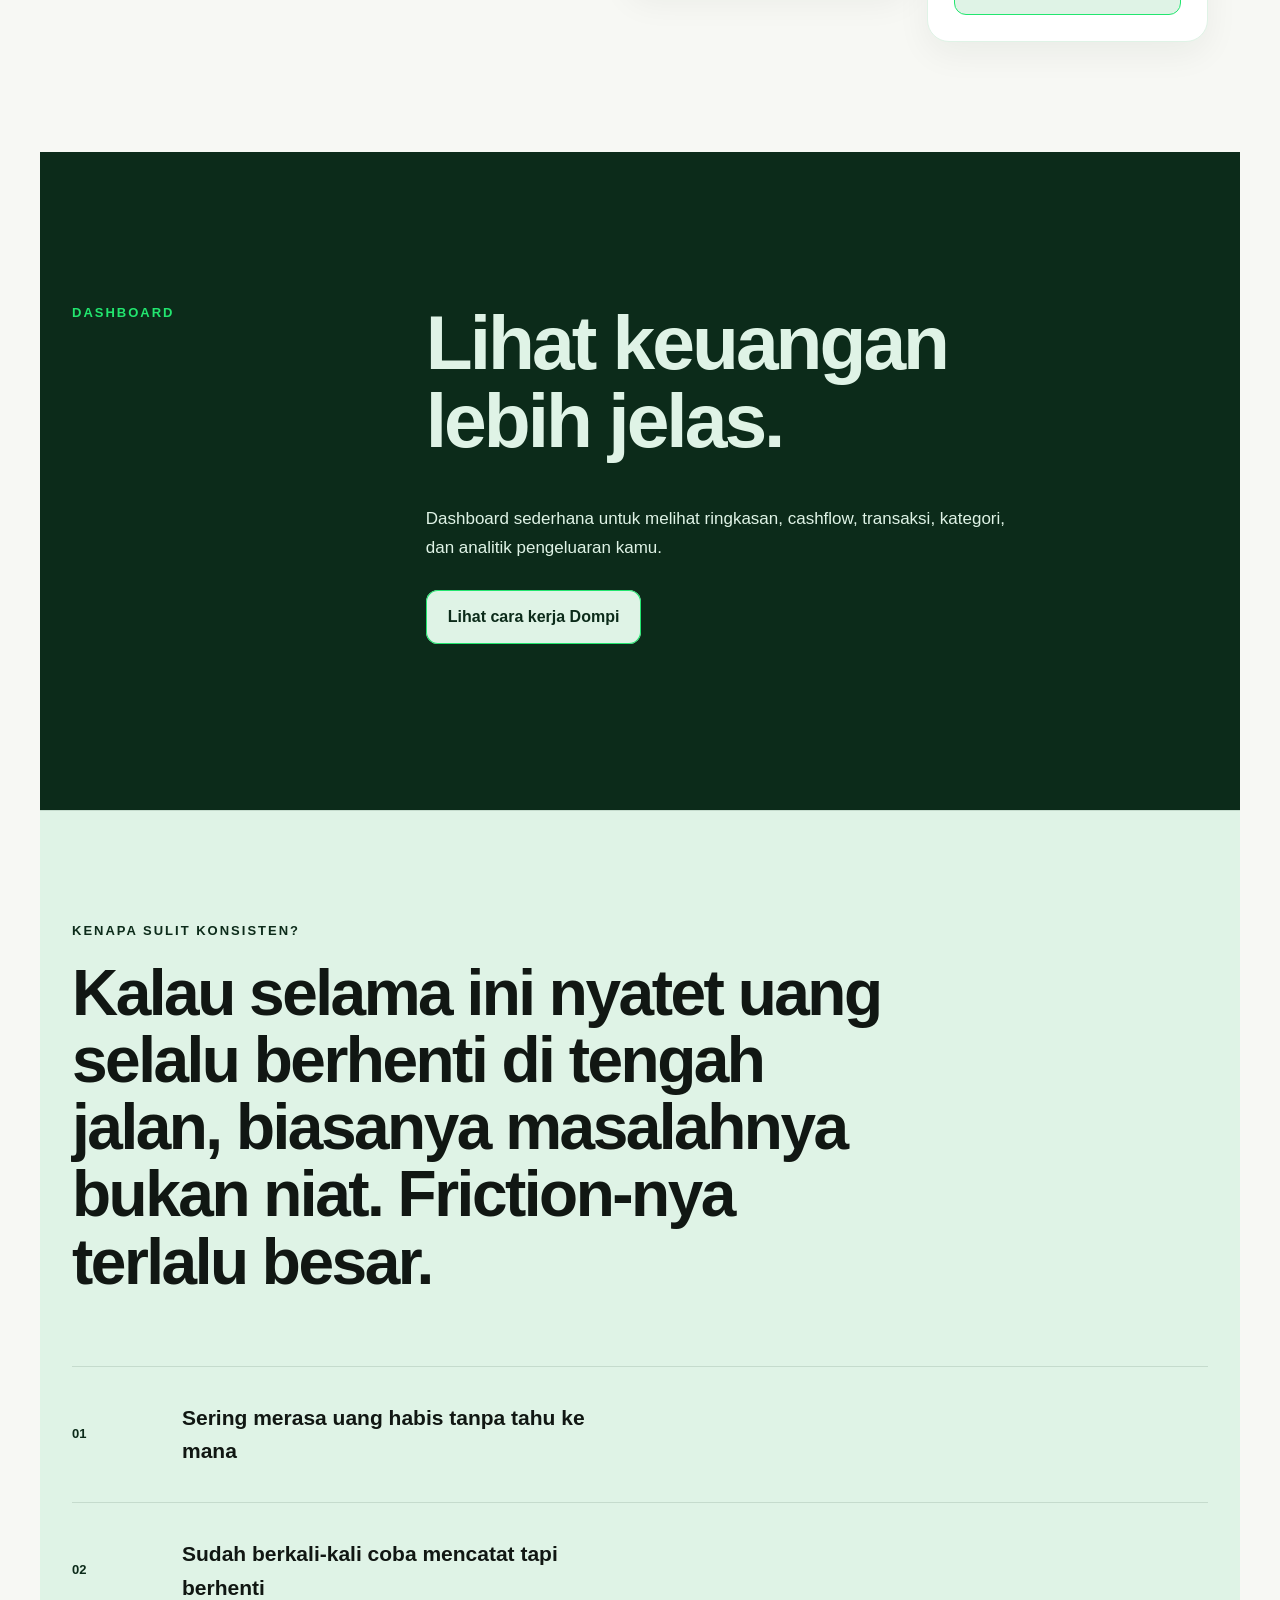
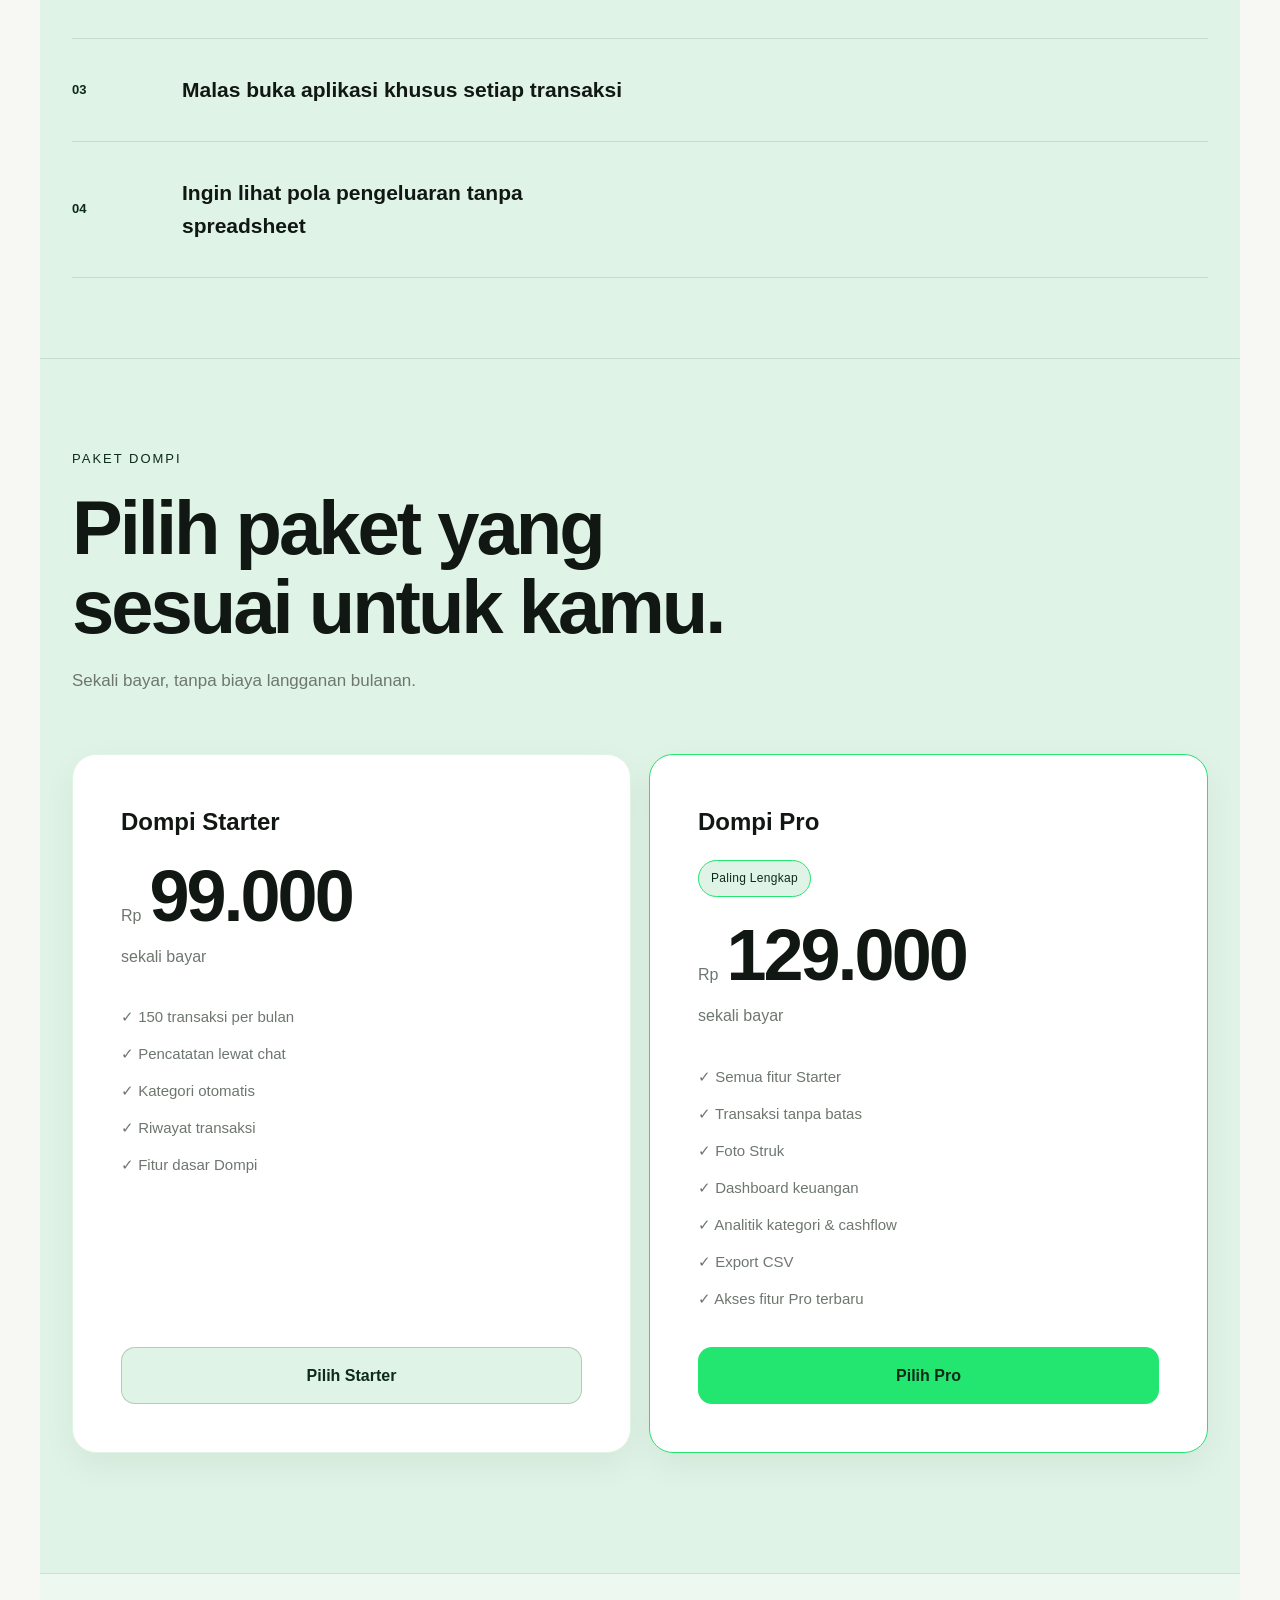
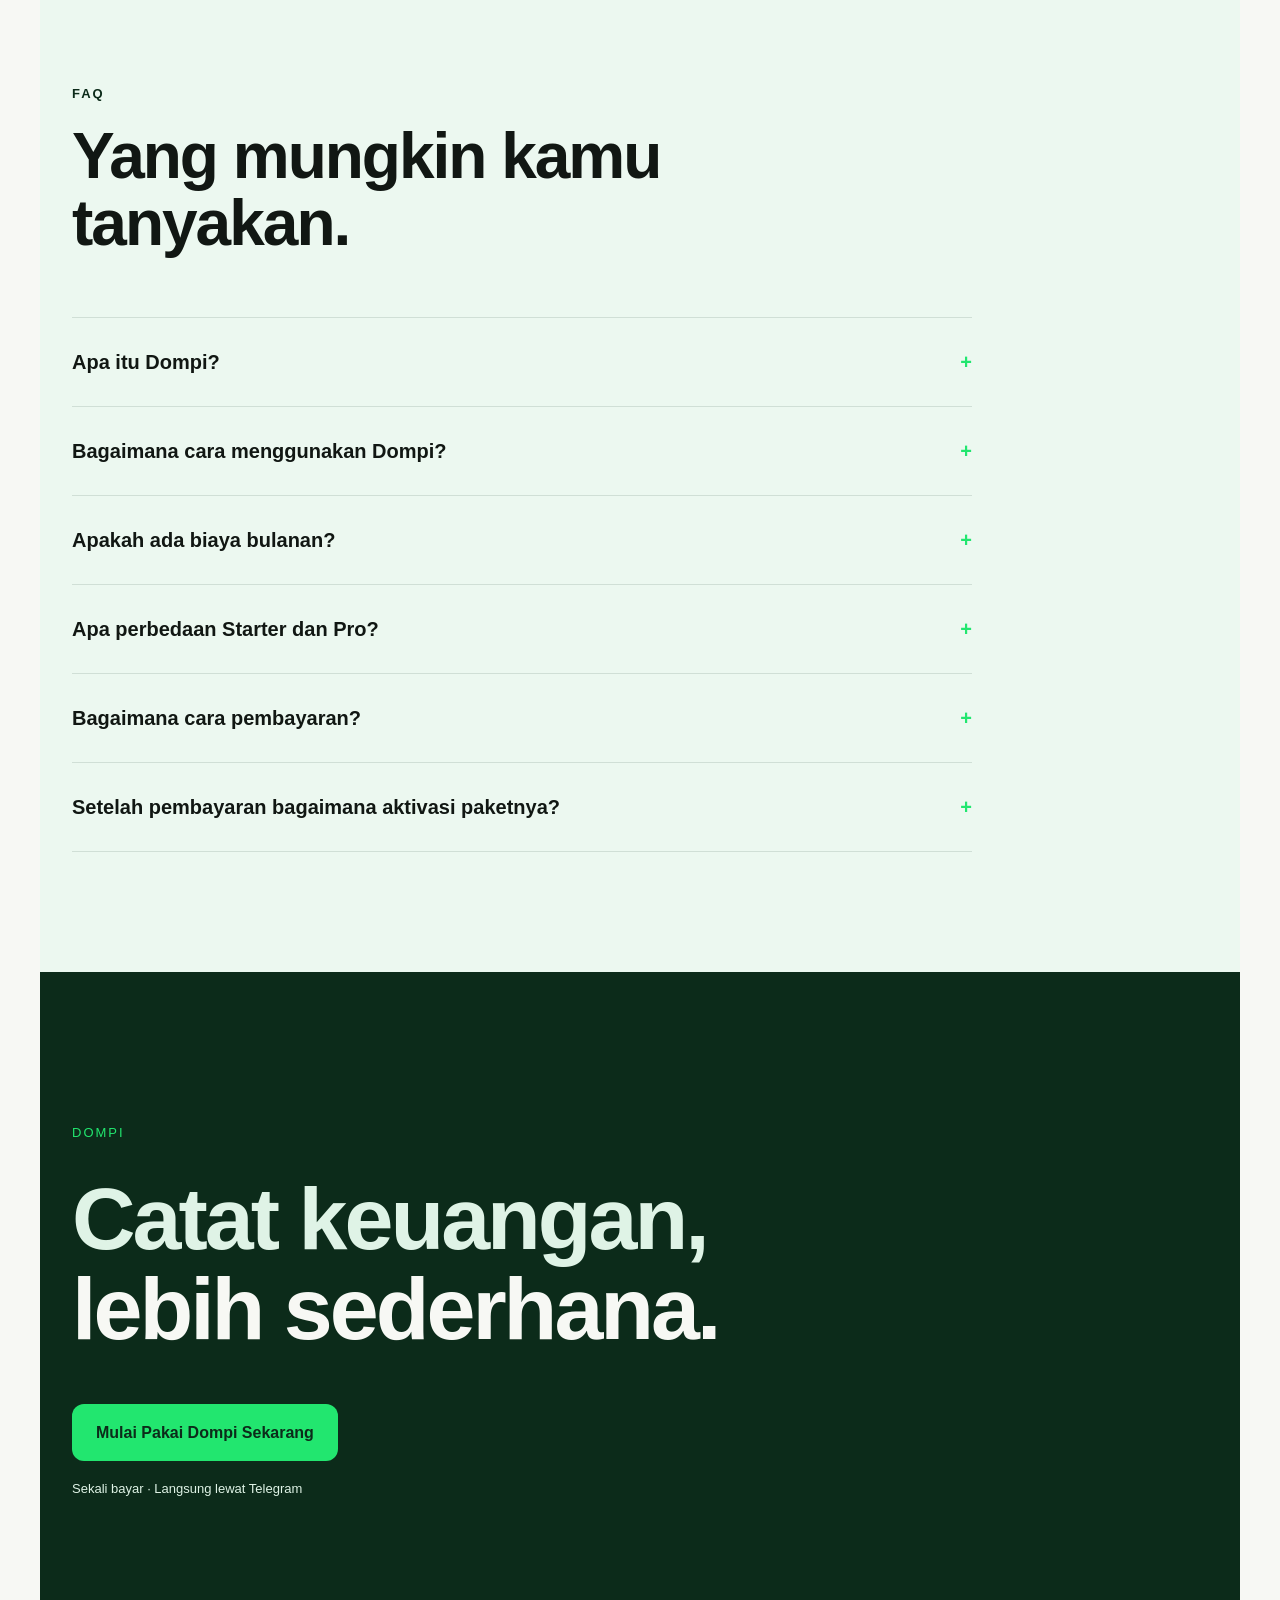
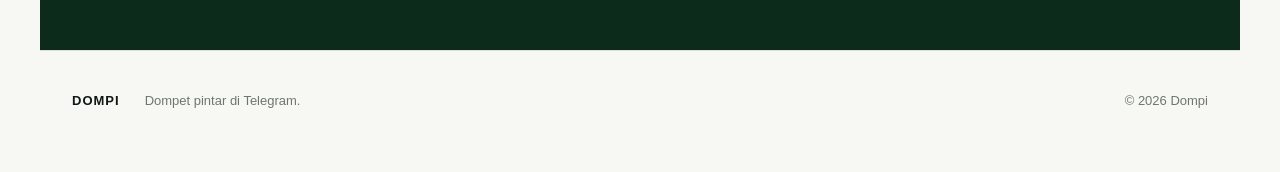
==== commit 6f72239a: "feat(landing): clarify outcome hero and product demonstration" ====
--- a/light.html
+++ b/light.html
@@ -45,16 +45,15 @@
             </div>
 
             <h1>
-                Catat uang<br>
-                langsung di chat.
+                Catat uang tanpa spreadsheet, tanpa aplikasi ribet.<br>
+                <span class="hero-accent">Cukup chat di Telegram.</span>
             </h1>
 
             <p class="hero-description">
-                Cara paling gampang mulai mencatat uang untuk kamu yang selama ini nggak pernah berhasil konsisten.
+                Biar kamu akhirnya tahu uangmu pergi ke mana, tanpa harus jadi jago budgeting.
             </p>
 
-            <a href="https://t.me/catetexpbot"
-               target="_blank"
+            <a href="#harga"
                class="hero-button">
                 Mulai Pakai Dompi
             </a>
@@ -123,6 +122,18 @@
     </div>
 </section>
 </main>
+<section class="how-it-works product-demo" aria-labelledby="demo-title">
+    <div class="section-heading">
+        <p>DARI CHAT KE CATATAN</p>
+        <h2 id="demo-title">Begini cara Dompi bekerja.</h2>
+        <p class="section-description">Cukup kirim chat seperti biasa. Dompi yang mencatat dan merapikannya.</p>
+    </div>
+    <ol class="demo-flow">
+        <li><span class="demo-example">kopi 18k</span></li>
+        <li><span class="demo-arrow" aria-hidden="true">↓</span><strong>Pengeluaran tercatat</strong></li>
+        <li><span class="demo-arrow" aria-hidden="true">↓</span><strong>Lihat ringkasan di dashboard</strong></li>
+    </ol>
+</section>
 <section class="how-it-works" id="cara-kerja">
     <div class="section-heading">
         <p>FITUR DOMPI</p>
@@ -218,43 +229,16 @@
     </div>
 </section>
 <section class="audience-section">
-
     <div class="audience-heading">
-        <p>BUAT SIAPA?</p>
-        <h2>Kalau keuanganmu masih terasa berantakan, Dompi mulai dari yang paling simpel.</h2>
-    </div>
-
+        <p>KENAPA SULIT KONSISTEN?</p>
+        <h2>Kalau selama ini nyatet uang selalu berhenti di tengah jalan, biasanya masalahnya bukan niat. Friction-nya terlalu besar.</h2>
+    </div>
     <div class="audience-grid">
-
-        <div class="audience-card">
-            <span>01</span>
-            <h3>Anak kos & mahasiswa</h3>
-            <p>
-                Buat kamu yang sering merasa uang habis begitu saja
-                dan baru sadar di akhir minggu.
-            </p>
-        </div>
-
-        <div class="audience-card">
-            <span>02</span>
-            <h3>First jobber</h3>
-            <p>
-                Mulai punya pemasukan sendiri, tapi belum tahu
-                ke mana uangmu paling banyak pergi.
-            </p>
-        </div>
-
-        <div class="audience-card">
-            <span>03</span>
-            <h3>Baru mulai beresin uang</h3>
-            <p>
-                Nggak perlu langsung jago budgeting.
-                Mulai dulu dari tahu apa yang masuk dan keluar.
-            </p>
-        </div>
-
-    </div>
-
+        <div class="audience-card"><span>01</span><h3>Sering merasa uang habis tanpa tahu ke mana</h3></div>
+        <div class="audience-card"><span>02</span><h3>Sudah berkali-kali coba mencatat tapi berhenti</h3></div>
+        <div class="audience-card"><span>03</span><h3>Malas buka aplikasi khusus setiap transaksi</h3></div>
+        <div class="audience-card"><span>04</span><h3>Ingin lihat pola pengeluaran tanpa spreadsheet</h3></div>
+    </div>
 </section>
 <section class="pricing-section" id="harga">
     <div class="pricing-heading">
@@ -275,7 +259,7 @@
                 <p>✓ Riwayat transaksi</p>
                 <p>✓ Fitur dasar Dompi</p>
             </div>
-            <a href="https://t.me/catetexpbot" target="_blank" class="buy-button">Pilih Starter</a>
+            <a href="https://t.me/catetexpbot?start=starter" target="_blank" rel="noopener noreferrer" class="buy-button">Pilih Starter</a>
         </div>
         <div class="pricing-card">
             <h3>Dompi Pro</h3>
@@ -291,7 +275,7 @@
                 <p>✓ Export CSV</p>
                 <p>✓ Akses fitur Pro terbaru</p>
             </div>
-            <a href="https://t.me/catetexpbot" target="_blank" class="buy-button">Pilih Pro</a>
+            <a href="https://t.me/catetexpbot?start=pro" target="_blank" rel="noopener noreferrer" class="buy-button">Pilih Pro</a>
         </div>
     </div>
 </section>
--- a/light.css
+++ b/light.css
@@ -72,3 +72,13 @@
     color: var(--dompi-deep);
     box-shadow: inset 0 0 0 1px var(--dompi-green);
 }
+
+/* Conversion copy and compact product example, using existing theme tokens. */
+.hero-accent { color: var(--dompi-deep); }
+.product-demo { background: var(--dompi-paper); }
+.demo-flow { list-style: none; padding: 0; margin: 0 auto; max-width: 540px; text-align: center; }
+.demo-flow li { display: flex; flex-direction: column; align-items: center; gap: 16px; margin: 16px 0; }
+.demo-example { background: var(--dompi-mint-strong); color: var(--dompi-deep); border: 1px solid var(--dompi-green); border-radius: 18px; padding: 18px 32px; font-size: 24px; }
+.demo-arrow { color: var(--dompi-deep); font-size: 24px; }
+.demo-flow strong { font-size: 20px; color: var(--dompi-ink); }
+.hero h1 { font-size: clamp(36px, 4vw, 56px); line-height: 1.12; }
